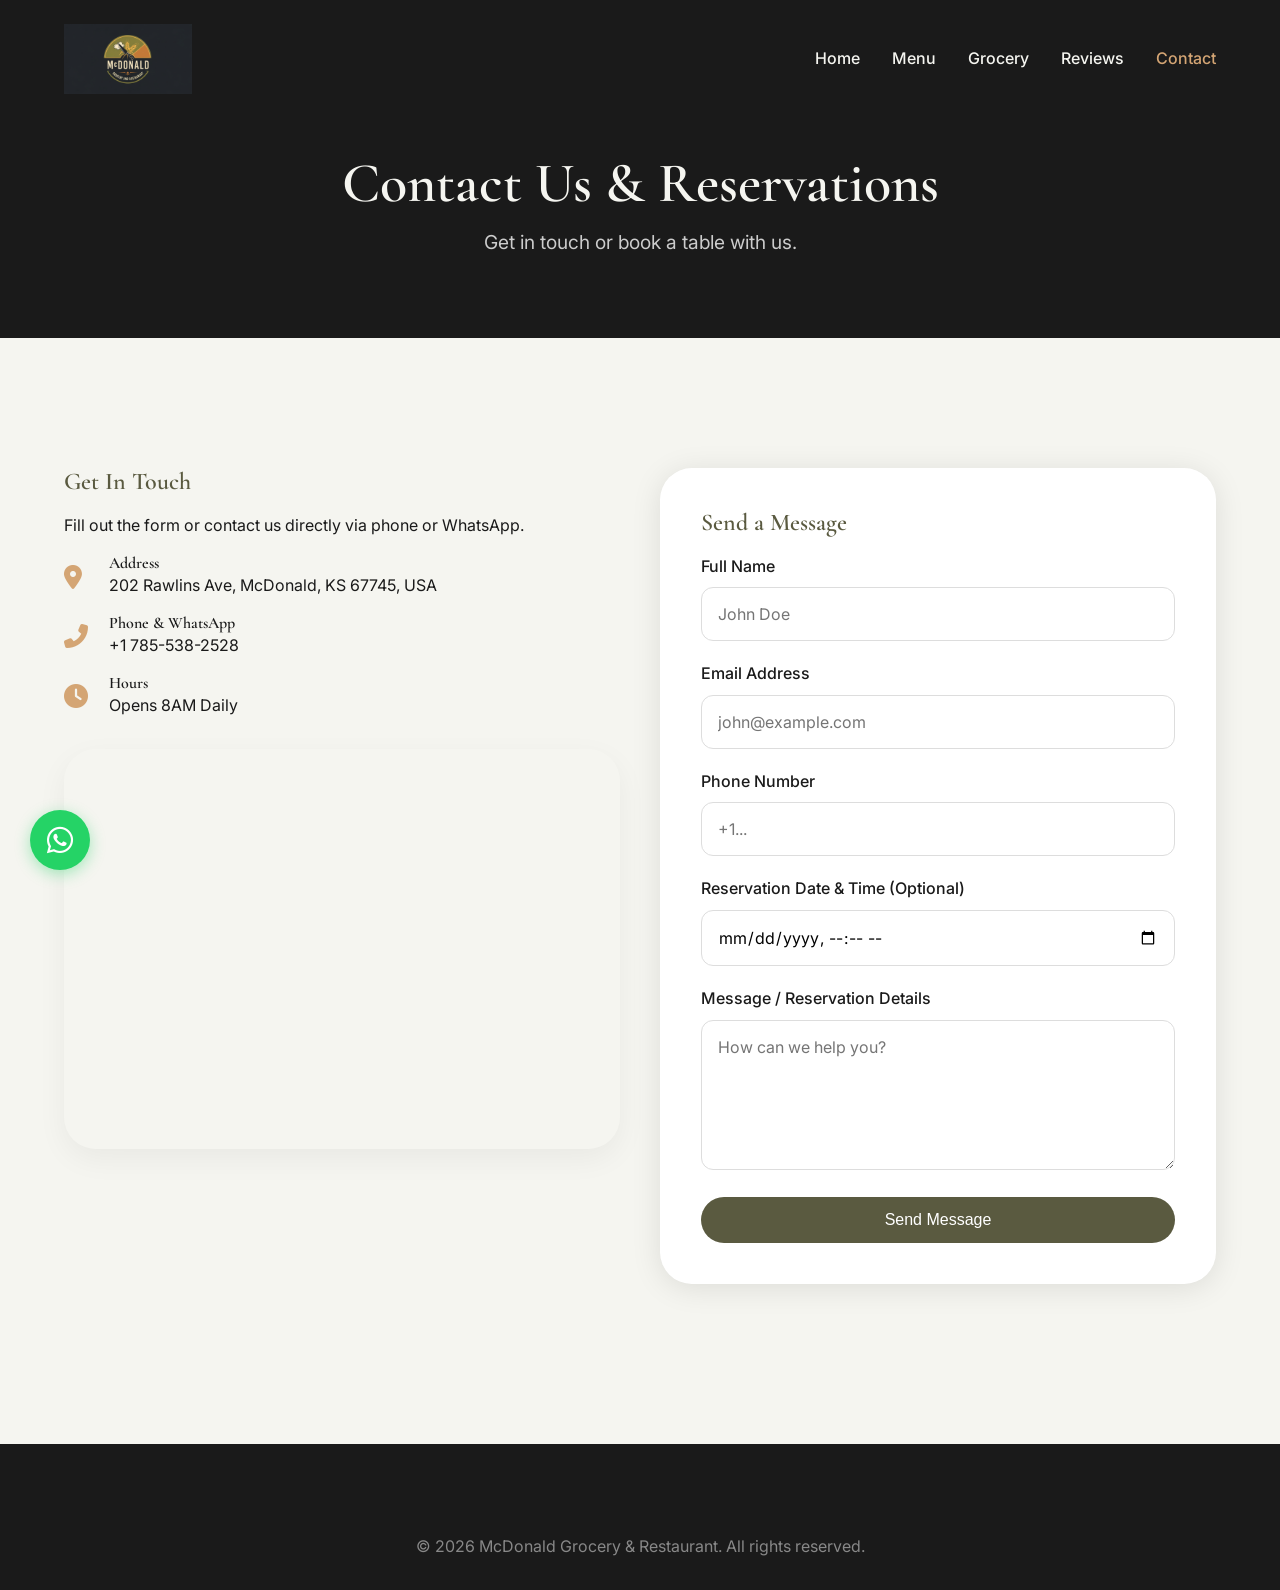
==== contact.html @ 3f09a4c6 "Add files via upload" ====
<!DOCTYPE html>
<html lang="en">
<head>
    <meta charset="UTF-8">
    <meta name="viewport" content="width=device-width, initial-scale=1.0">
    <title>Contact | McDonald Grocery & Restaurant</title>
    <link rel="stylesheet" href="https://cdnjs.cloudflare.com/ajax/libs/font-awesome/6.4.0/css/all.min.css">
    <link href="https://unpkg.com/aos@2.3.1/dist/aos.css" rel="stylesheet">
    <link rel="stylesheet" href="style.css">
</head>
<body>
    <nav class="navbar">
        <div class="container">
            <a href="index.html" class="logo"><img src="logo.png" alt="McDonald Grocery & Restaurant" style="height: 70px; object-fit: contain;"></a>
            <button class="hamburger"><i class="fas fa-bars"></i></button>
            <ul class="nav-links">
                <li><a href="index.html">Home</a></li>
                <li><a href="menu.html">Menu</a></li>
                <li><a href="grocery.html">Grocery</a></li>
                <li><a href="reviews.html">Reviews</a></li>
                <li><a href="contact.html" class="active">Contact</a></li>
            </ul>
        </div>
    </nav>

    <header class="page-header">
        <div class="container" data-aos="fade-in">
            <h1>Contact Us & Reservations</h1>
            <p>Get in touch or book a table with us.</p>
        </div>
    </header>

    <section class="section">
        <div class="container">
            <div class="grid-2 contact-grid">
                
                <!-- Contact Info & Map -->
                <div data-aos="fade-right">
                    <h2 class="mb-4">Get In Touch</h2>
                    <p class="mb-4 text-gray">Fill out the form or contact us directly via phone or WhatsApp.</p>
                    
                    <div style="margin-bottom: 30px;">
                        <div style="display: flex; gap: 15px; margin-bottom: 15px; align-items: center;">
                            <i class="fas fa-map-marker-alt" style="color: var(--accent); font-size: 1.5rem; width: 30px;"></i>
                            <div>
                                <h4 style="margin: 0; color: var(--text);">Address</h4>
                                <p style="margin: 0;">202 Rawlins Ave, McDonald, KS 67745, USA</p>
                            </div>
                        </div>
                        <div style="display: flex; gap: 15px; margin-bottom: 15px; align-items: center;">
                            <i class="fas fa-phone-alt" style="color: var(--accent); font-size: 1.5rem; width: 30px;"></i>
                            <div>
                                <h4 style="margin: 0; color: var(--text);">Phone & WhatsApp</h4>
                                <p style="margin: 0;"><a href="tel:+17855382528" style="color: var(--text);">+1 785-538-2528</a></p>
                            </div>
                        </div>
                        <div style="display: flex; gap: 15px; margin-bottom: 15px; align-items: center;">
                            <i class="fas fa-clock" style="color: var(--accent); font-size: 1.5rem; width: 30px;"></i>
                            <div>
                                <h4 style="margin: 0; color: var(--text);">Hours</h4>
                                <p style="margin: 0;">Opens 8AM Daily</p>
                            </div>
                        </div>
                    </div>

                    <div class="map-container">
                        <iframe src="https://www.google.com/maps/embed?pb=!1m18!1m12!1m3!1d11894.137812038753!2d-101.37191141380387!3d39.789127599999995!2m3!1f0!2f0!3f0!3m2!1i1024!2i768!4f13.1!3m3!1m2!1s0x87723af8c7ce831d%3A0xc3cfdf82f81cfbc2!2s202%20Rawlins%20Ave%2C%20McDonald%2C%20KS%2067745!5e0!3m2!1sen!2sus!4v1714574971234!5m2!1sen!2sus" allowfullscreen="" loading="lazy" referrerpolicy="no-referrer-when-downgrade"></iframe>
                    </div>
                </div>

                <!-- Contact Form -->
                <div data-aos="fade-left">
                    <div class="glass-card" style="background: #fff;">
                        <h2 class="mb-4">Send a Message</h2>
                        <!-- Using Formspree as requested in the plan -->
                        <form action="https://formspree.io/f/placeholder" method="POST" class="contact-form">
                            <div>
                                <label for="name" style="display: block; font-weight: 500; margin-bottom: 8px;">Full Name</label>
                                <input type="text" id="name" name="name" placeholder="John Doe" required>
                            </div>
                            <div>
                                <label for="email" style="display: block; font-weight: 500; margin-bottom: 8px;">Email Address</label>
                                <input type="email" id="email" name="email" placeholder="john@example.com" required>
                            </div>
                            <div>
                                <label for="phone" style="display: block; font-weight: 500; margin-bottom: 8px;">Phone Number</label>
                                <input type="tel" id="phone" name="phone" placeholder="+1..." required>
                            </div>
                            <div>
                                <label for="reservation_date" style="display: block; font-weight: 500; margin-bottom: 8px;">Reservation Date & Time (Optional)</label>
                                <input type="datetime-local" id="reservation_date" name="reservation_date">
                            </div>
                            <div>
                                <label for="message" style="display: block; font-weight: 500; margin-bottom: 8px;">Message / Reservation Details</label>
                                <textarea id="message" name="message" placeholder="How can we help you?" required></textarea>
                            </div>
                            <button type="submit" class="btn btn-primary" style="width: 100%;">Send Message</button>
                        </form>
                    </div>
                </div>

            </div>
        </div>
    </section>

    <!-- Footer -->
    <footer>
        <div class="container">
            <div class="footer-bottom" style="border-top: none;">
                &copy; 2026 McDonald Grocery & Restaurant. All rights reserved.
            </div>
        </div>
    </footer>

    <a href="https://wa.me/17855382528" class="floating-whatsapp" target="_blank" rel="noopener">
        <i class="fab fa-whatsapp"></i>
    </a>
    <div class="back-to-top">
        <i class="fas fa-arrow-up"></i>
    </div>

    <script src="https://unpkg.com/aos@2.3.1/dist/aos.js"></script>
    <script src="script.js"></script>
</body>
</html>
---- style.css ----
/* restaurant-website/css/style.css */
@import url('https://fonts.googleapis.com/css2?family=Cormorant+Garamond:wght@400;500;600;700&family=Inter:wght@300;400;500;600;700&display=swap');

:root {
  --primary: #5A5A40;
  --secondary: #f5f5f0;
  --accent: #D4A574;
  --text: #1a1a1a;
  --dark-bg: #1a1a1a;
  
  --font-heading: 'Cormorant Garamond', serif;
  --font-body: 'Inter', sans-serif;
  
  --radius-lg: 32px;
  --radius-md: 24px;
  --radius-sm: 12px;
  
  --shadow-light: 0 10px 30px rgba(0,0,0,0.05);
  --shadow-glass: 0 4px 30px rgba(0, 0, 0, 0.1);
}

* {
  margin: 0;
  padding: 0;
  box-sizing: border-box;
}

body {
  font-family: var(--font-body);
  color: var(--text);
  background-color: var(--secondary);
  line-height: 1.6;
  overflow-x: hidden;
}

h1, h2, h3, h4, h5, h6 {
  font-family: var(--font-heading);
  color: var(--primary);
  font-weight: 600;
  line-height: 1.2;
}

a {
  text-decoration: none;
  color: inherit;
  transition: all 0.3s ease;
}

/* Utilities */
.container {
  width: 90%;
  max-width: 1200px;
  margin: 0 auto;
}
.section {
  padding: 80px 0;
}
.text-center { text-align: center; }
.mb-2 { margin-bottom: 0.5rem; }
.mb-4 { margin-bottom: 1rem; }
.mb-8 { margin-bottom: 2rem; }
.mt-4 { margin-top: 1rem; }

/* Buttons */
.btn {
  display: inline-block;
  padding: 14px 32px;
  border-radius: 50px; /* Pill-shaped */
  font-weight: 500;
  font-size: 1rem;
  border: none;
  cursor: pointer;
  transition: all 0.3s ease;
  text-align: center;
}
.btn-primary {
  background-color: var(--primary);
  color: #fff;
}
.btn-primary:hover {
  background-color: var(--dark-bg);
  transform: translateY(-2px);
}
.btn-accent {
  background-color: var(--accent);
  color: #fff;
}
.btn-accent:hover {
  background-color: var(--dark-bg);
  transform: translateY(-2px);
}
.btn-outline {
  background-color: transparent;
  border: 2px solid var(--primary);
  color: var(--primary);
}
.btn-outline:hover {
  background-color: var(--primary);
  color: #fff;
  transform: translateY(-2px);
}

/* Glassmorphism */
.glass-card {
  background: rgba(255, 255, 255, 0.7);
  backdrop-filter: blur(10px);
  -webkit-backdrop-filter: blur(10px);
  border: 1px solid rgba(255, 255, 255, 0.5);
  border-radius: var(--radius-lg);
  box-shadow: var(--shadow-glass);
  padding: 40px;
  transition: transform 0.3s ease;
}
.glass-card:hover {
  transform: translateY(-5px);
}

/* Header & Navbar */
.navbar {
  position: fixed;
  top: 0;
  width: 100%;
  padding: 24px 0;
  z-index: 1000;
  transition: all 0.4s ease;
}
.navbar.scrolled {
  background: rgba(255, 255, 255, 0.85);
  backdrop-filter: blur(15px);
  padding: 16px 0;
  box-shadow: var(--shadow-light);
}
.navbar .container {
  display: flex;
  justify-content: space-between;
  align-items: center;
}
.logo {
  display: flex;
  align-items: center;
}
.logo img {
  transition: all 0.4s ease;
}
.navbar.scrolled .nav-links a {
  color: var(--text);
}
.navbar.scrolled .logo img {
  transform: scale(0.8);
  transform-origin: left center;
}
.nav-links {
  display: flex;
  gap: 32px;
  list-style: none;
}
.nav-links a {
  color: var(--secondary); /* Based on hero dark bg */
  font-weight: 500;
  font-size: 1rem;
}
.navbar.scrolled .nav-links a { color: var(--text); }
.nav-links a:hover, .nav-links a.active {
  color: var(--accent);
}
.hamburger {
  display: none;
  cursor: pointer;
  background: none;
  border: none;
  font-size: 1.5rem;
  color: var(--secondary);
}
.navbar.scrolled .hamburger { color: var(--text); }

/* Hero Section */
.hero {
  height: 100vh;
  background-image: linear-gradient(rgba(26, 26, 26, 0.6), rgba(26, 26, 26, 0.4)), url('https://images.unsplash.com/photo-1555396273-367ea4eb4db5?q=80&w=2000&auto=format&fit=crop');
  background-size: cover;
  background-position: center;
  background-attachment: fixed;
  display: flex;
  align-items: center;
  justify-content: center;
  text-align: center;
  color: #fff;
  padding: 0 20px;
}
.hero-content h1 {
  font-size: 4.5rem;
  color: #fff;
  margin-bottom: 20px;
}
.hero-content p {
  font-size: 1.2rem;
  margin-bottom: 40px;
  font-weight: 300;
}
.hero-buttons {
  display: flex;
  justify-content: center;
  gap: 16px;
}

/* Feature Grid */
.grid-2 { display: grid; grid-template-columns: 1fr 1fr; gap: 40px; }
.grid-3 { display: grid; grid-template-columns: repeat(3, 1fr); gap: 40px; }
.grid-4 { display: grid; grid-template-columns: repeat(4, 1fr); gap: 30px; }

/* Menu Card */
.menu-card {
  background: #fff;
  border-radius: var(--radius-lg);
  overflow: hidden;
  box-shadow: var(--shadow-light);
  transition: transform 0.3s ease;
}
.menu-card:hover {
  transform: translateY(-8px);
}
.menu-img {
  height: 250px;
  width: 100%;
  object-fit: cover;
}
.menu-info {
  padding: 24px;
}
.menu-header {
  display: flex;
  justify-content: space-between;
  align-items: flex-start;
  margin-bottom: 12px;
}
.menu-title { font-size: 1.3rem; margin: 0; }
.menu-price { font-weight: 600; color: var(--accent); font-size: 1.2rem; }
.menu-desc { color: #666; font-size: 0.95rem; margin-bottom: 20px; }

/* Menu Filtering */
.menu-filters {
  display: flex;
  justify-content: center;
  flex-wrap: wrap;
  gap: 16px;
  margin-bottom: 40px;
}
.filter-btn {
  padding: 8px 24px;
  background: transparent;
  border: 1px solid var(--primary);
  border-radius: 50px;
  color: var(--primary);
  cursor: pointer;
  transition: all 0.3s;
  font-size: 0.95rem;
}
.filter-btn.active, .filter-btn:hover {
  background: var(--primary);
  color: #fff;
}
.menu-item-wrap.hide { display: none; }

/* Icon Features */
.feature-icon-card {
  text-align: center;
  padding: 30px 20px;
}
.feature-icon-card i {
  font-size: 2.5rem;
  color: var(--accent);
  margin-bottom: 20px;
}

/* Reviews Carousel */
.reviews-section {
  background-color: var(--primary);
  color: var(--secondary);
  padding: 100px 0;
}
.reviews-section h2 { color: var(--secondary); }
.review-card {
  background: rgba(255, 255, 255, 0.1);
  padding: 40px;
  border-radius: var(--radius-lg);
  backdrop-filter: blur(10px);
}
.review-card p { font-size: 1.1rem; font-style: italic; margin-bottom: 20px; }
.review-author { display: flex; align-items: center; gap: 15px; }
.review-avatar {
  width: 50px; height: 50px; border-radius: 50%; background: var(--accent);
  display: flex; align-items: center; justify-content: center; font-weight: bold; color: #fff;
}

/* Contact & Info */
.contact-grid { margin-top: 50px; }
.contact-form input, .contact-form textarea, .contact-form select {
  width: 100%;
  padding: 16px;
  border: 1px solid #ddd;
  border-radius: var(--radius-sm);
  margin-bottom: 20px;
  font-family: inherit;
  font-size: 1rem;
  background: #fff;
}
.contact-form textarea { height: 150px; resize: vertical; }
.contact-form input:focus, .contact-form textarea:focus, .contact-form select:focus {
  outline: none;
  border-color: var(--accent);
}

/* Page Header */
.page-header {
  padding: 150px 0 80px;
  background-color: var(--dark-bg);
  color: #fff;
  text-align: center;
}
.page-header h1 { color: var(--secondary); font-size: 3.5rem; margin-bottom: 10px; }
.page-header p { color: #ccc; font-size: 1.2rem; }

/* Map iframe */
.map-container {
  border-radius: var(--radius-lg);
  overflow: hidden;
  height: 400px;
  box-shadow: var(--shadow-light);
}
.map-container iframe { width: 100%; height: 100%; border: 0; }

/* Floating Elements */
.floating-whatsapp {
  position: fixed;
  bottom: 30px;
  left: 30px;
  background-color: #25D366;
  color: white;
  width: 60px;
  height: 60px;
  border-radius: 50%;
  display: flex;
  align-items: center;
  justify-content: center;
  font-size: 30px;
  box-shadow: 0 4px 15px rgba(37, 211, 102, 0.4);
  z-index: 1000;
  transition: transform 0.3s ease;
}
.floating-whatsapp:hover {
  transform: scale(1.1);
  color: white;
}

.back-to-top {
  position: fixed;
  bottom: 30px;
  right: 30px;
  background-color: var(--primary);
  color: white;
  width: 50px;
  height: 50px;
  border-radius: 50%;
  display: flex;
  align-items: center;
  justify-content: center;
  font-size: 20px;
  box-shadow: 0 4px 15px rgba(0, 0, 0, 0.2);
  z-index: 1000;
  cursor: pointer;
  opacity: 0;
  pointer-events: none;
  transition: all 0.3s ease;
}
.back-to-top.visible {
  opacity: 1;
  pointer-events: auto;
}
.back-to-top:hover {
  background-color: var(--dark-bg);
  transform: translateY(-5px);
}

/* Footer */
footer {
  background-color: var(--dark-bg);
  color: #fff;
  padding: 60px 0 30px;
  margin-top: 80px;
}
.footer-grid { margin-bottom: 40px; }
.footer-col h3 { color: var(--accent); margin-bottom: 20px; }
.footer-col p, .footer-col a { color: #bbb; margin-bottom: 10px; display: inline-block; }
.footer-col a:hover { color: var(--accent); }
.footer-bottom {
  text-align: center;
  justify-content: space-between;
  border-top: 1px solid #333;
  padding-top: 30px;
  color: #888;
}

/* Responsive */
@media (max-width: 991px) {
  .hero-content h1 { font-size: 3.5rem; }
  .grid-4 { grid-template-columns: repeat(2, 1fr); }
  .grid-3 { grid-template-columns: repeat(2, 1fr); }
  .grid-2 { grid-template-columns: 1fr; }
}

@media (max-width: 768px) {
  .hero-content h1 { font-size: 2.8rem; }
  .hamburger { display: block; }
  .nav-links {
    position: fixed;
    top: 0;
    right: -100%;
    width: 250px;
    height: 100vh;
    background: #fff;
    flex-direction: column;
    padding: 80px 30px;
    box-shadow: -5px 0 20px rgba(0,0,0,0.1);
    transition: 0.4s ease;
  }
  .nav-links.active { right: 0; }
  .nav-links a { color: var(--text) !important; font-size: 1.2rem; }
  .grid-3, .grid-4 { grid-template-columns: 1fr; }
  .hero-buttons { flex-direction: column; }
  .glass-card { padding: 30px 20px; }
}
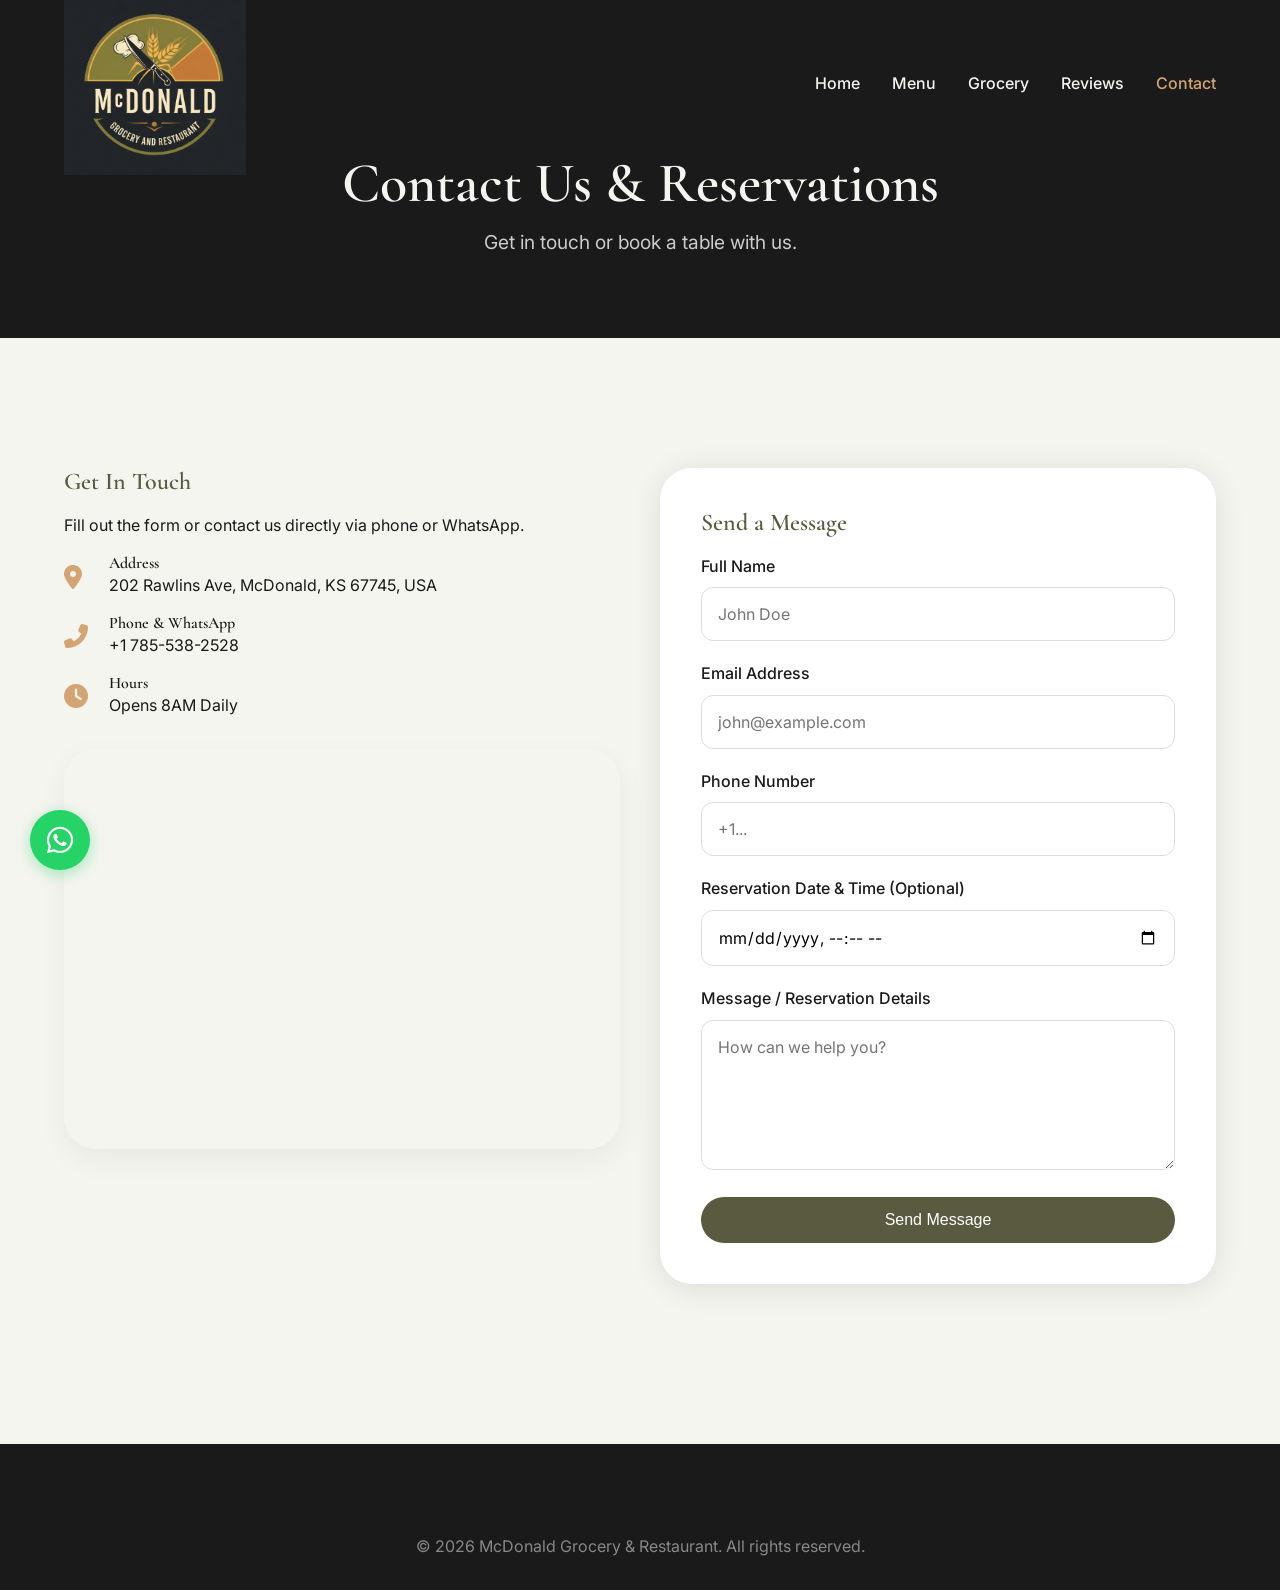
==== commit 6efcd9ea: "Add files via upload" ====
--- a/contact.html
+++ b/contact.html
@@ -11,7 +11,7 @@
 <body>
     <nav class="navbar">
         <div class="container">
-            <a href="index.html" class="logo"><img src="logo.png" alt="McDonald Grocery & Restaurant" style="height: 70px; object-fit: contain;"></a>
+            <a href="index.html" class="logo"><img src="logo.png" alt="McDonald Grocery & Restaurant" style="height: 140px; transform: scale(1.3); transform-origin: left center; object-fit: contain; margin: -10px 0;"></a>
             <button class="hamburger"><i class="fas fa-bars"></i></button>
             <ul class="nav-links">
                 <li><a href="index.html">Home</a></li>
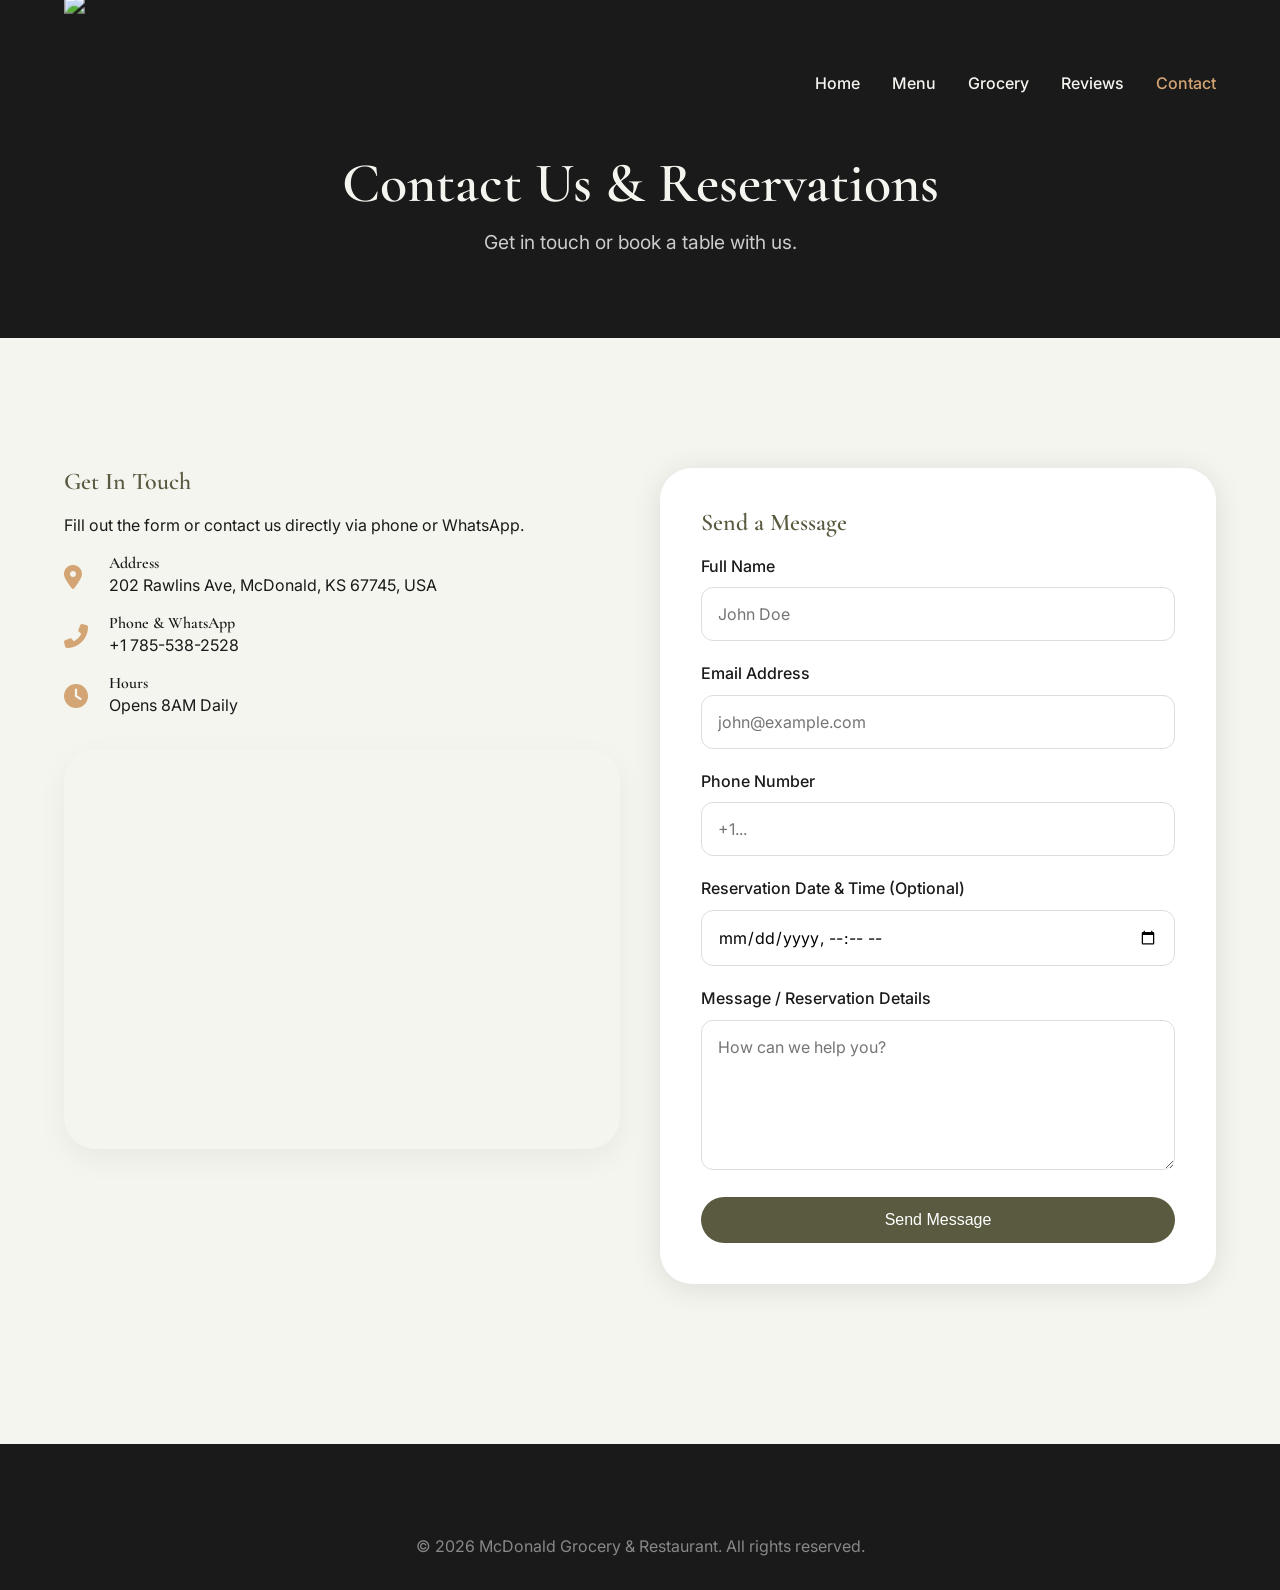
==== commit b3c90705: "Add files via upload" ====
--- a/contact.html
+++ b/contact.html
@@ -11,7 +11,7 @@
 <body>
     <nav class="navbar">
         <div class="container">
-            <a href="index.html" class="logo"><img src="logo.png" alt="McDonald Grocery & Restaurant" style="height: 140px; transform: scale(1.3); transform-origin: left center; object-fit: contain; margin: -10px 0;"></a>
+            <a href="index.html" class="logo"><img src="images/Logo.png.png" alt="McDonald Grocery & Restaurant" style="height: 140px; transform: scale(1.3); transform-origin: left center; object-fit: contain; margin: -10px 0;"></a>
             <button class="hamburger"><i class="fas fa-bars"></i></button>
             <ul class="nav-links">
                 <li><a href="index.html">Home</a></li>
@@ -112,9 +112,7 @@
         </div>
     </footer>
 
-    <a href="https://wa.me/17855382528" class="floating-whatsapp" target="_blank" rel="noopener">
-        <i class="fab fa-whatsapp"></i>
-    </a>
+
     <div class="back-to-top">
         <i class="fas fa-arrow-up"></i>
     </div>
--- a/style.css
+++ b/style.css
@@ -329,28 +329,7 @@
 }
 .map-container iframe { width: 100%; height: 100%; border: 0; }
 
-/* Floating Elements */
-.floating-whatsapp {
-  position: fixed;
-  bottom: 30px;
-  left: 30px;
-  background-color: #25D366;
-  color: white;
-  width: 60px;
-  height: 60px;
-  border-radius: 50%;
-  display: flex;
-  align-items: center;
-  justify-content: center;
-  font-size: 30px;
-  box-shadow: 0 4px 15px rgba(37, 211, 102, 0.4);
-  z-index: 1000;
-  transition: transform 0.3s ease;
-}
-.floating-whatsapp:hover {
-  transform: scale(1.1);
-  color: white;
-}
+
 
 .back-to-top {
   position: fixed;
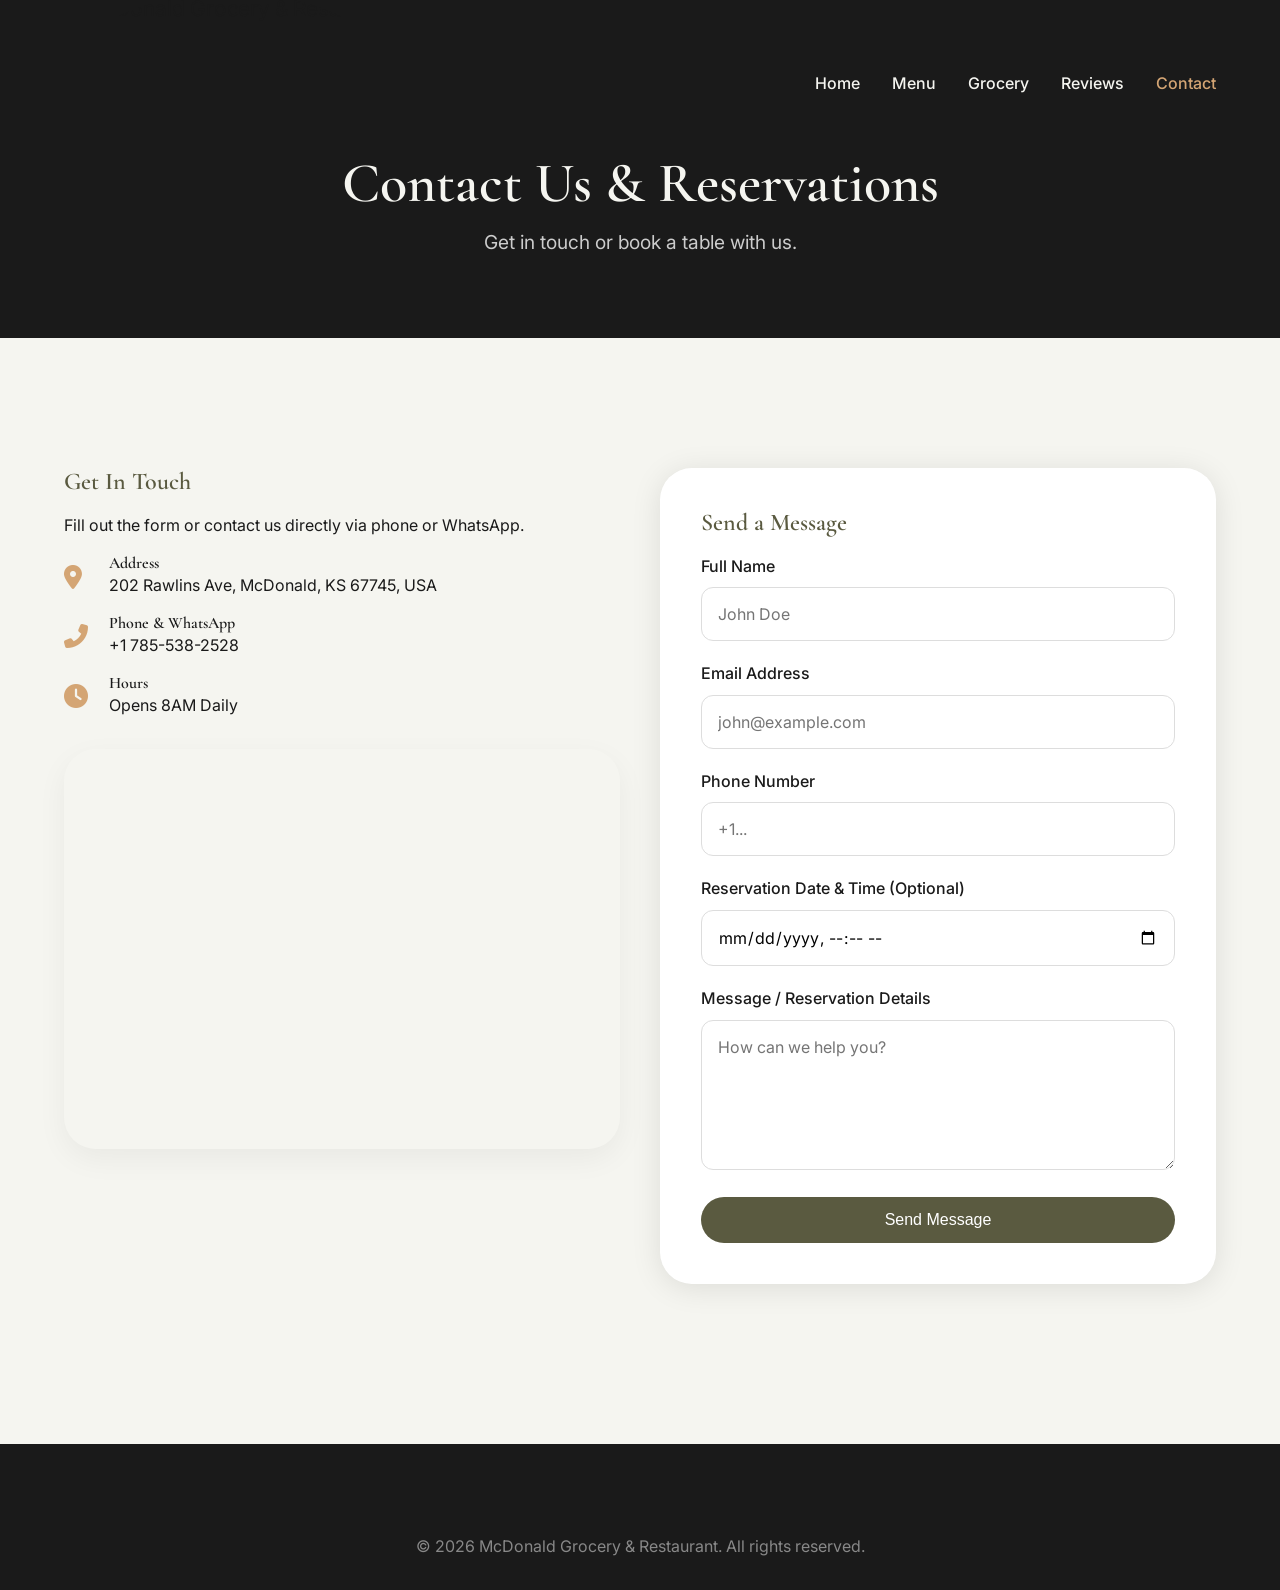
==== commit f3fbf3a4: "Add files via upload" ====
--- a/contact.html
+++ b/contact.html
@@ -11,7 +11,7 @@
 <body>
     <nav class="navbar">
         <div class="container">
-            <a href="index.html" class="logo"><img src="images/Logo.png.png" alt="McDonald Grocery & Restaurant" style="height: 140px; transform: scale(1.3); transform-origin: left center; object-fit: contain; margin: -10px 0;"></a>
+            <a href="index.html" class="logo"><img src="images/restaurant-logo.png?v=2" alt="McDonald Grocery & Restaurant" style="height: 140px; border-radius: 50%; transform: scale(1.3); transform-origin: left center; object-fit: contain; margin: -10px 0;"></a>
             <button class="hamburger"><i class="fas fa-bars"></i></button>
             <ul class="nav-links">
                 <li><a href="index.html">Home</a></li>
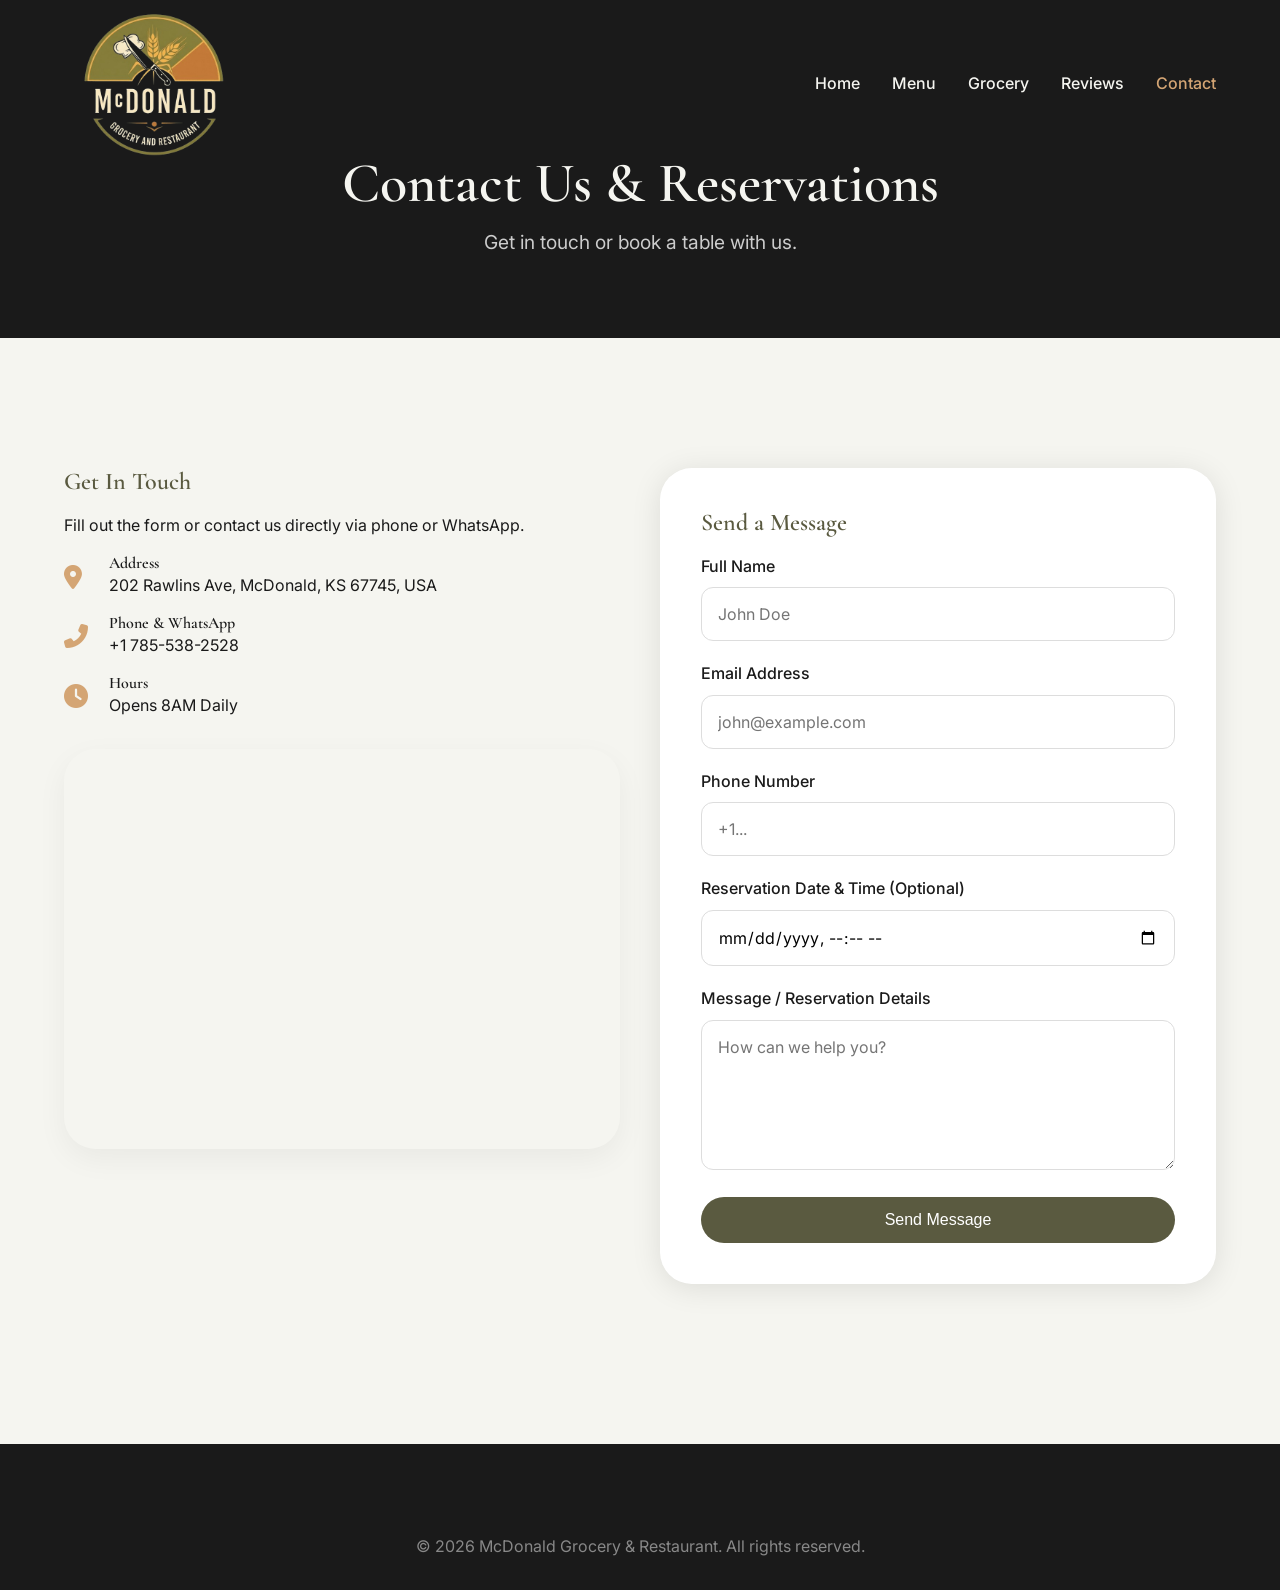
==== commit a000f72b: "Add files via upload" ====
--- a/contact.html
+++ b/contact.html
@@ -11,7 +11,7 @@
 <body>
     <nav class="navbar">
         <div class="container">
-            <a href="index.html" class="logo"><img src="images/restaurant-logo.png?v=2" alt="McDonald Grocery & Restaurant" style="height: 140px; border-radius: 50%; transform: scale(1.3); transform-origin: left center; object-fit: contain; margin: -10px 0;"></a>
+            <a href="index.html" class="logo"><img src="restaurant-logo.png" alt="McDonald Grocery & Restaurant" style="height: 140px; border-radius: 50%; transform: scale(1.3); transform-origin: left center; object-fit: contain; margin: -10px 0;"></a>
             <button class="hamburger"><i class="fas fa-bars"></i></button>
             <ul class="nav-links">
                 <li><a href="index.html">Home</a></li>
